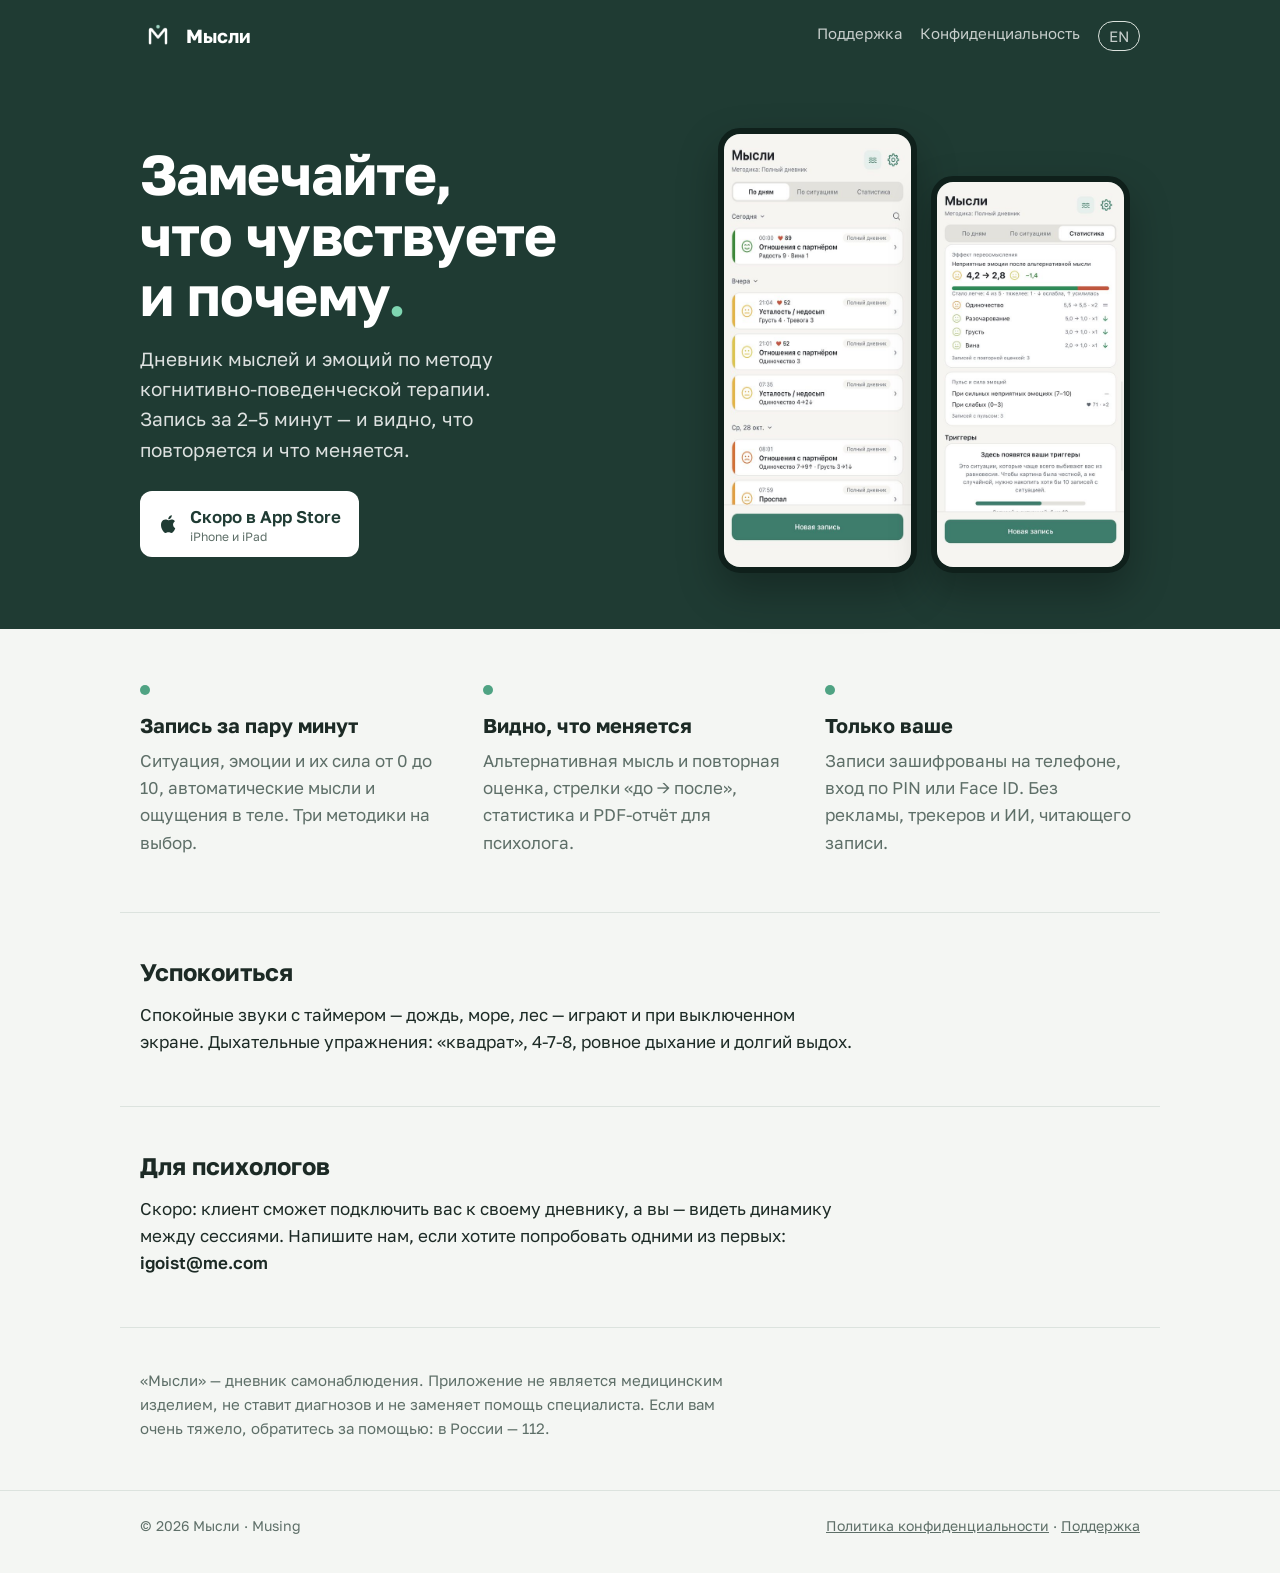
==== index.html @ 52f9258c "Site: landing (RU/EN), privacy, support Co-Authored-By: Claude Opus 5.5 <noreply@anthropic.com> Clau" ====
<!doctype html>
<html lang="ru">
<head>
<meta charset="utf-8">
<meta name="viewport" content="width=device-width, initial-scale=1, viewport-fit=cover">
<title>Мысли — дневник эмоций по методу КПТ</title>
<meta name="description" content="Записывайте ситуации, мысли и эмоции за 2–5 минут. Видно, что повторяется и что меняется. Записи зашифрованы, без рекламы.">
<meta property="og:title" content="Мысли — дневник эмоций">
<meta property="og:description" content="Дневник самонаблюдения по методу когнитивно-поведенческой терапии. Зашифровано, без рекламы.">
<meta property="og:image" content="https://musingapp.com/img/icon.png">
<link rel="icon" href="/favicon.png">
<link rel="apple-touch-icon" href="/apple-touch-icon.png">
<link rel="alternate" hreflang="en" href="https://musingapp.com/en/">
<link rel="stylesheet" href="https://fonts.googleapis.com/css2?family=Golos+Text:wght@400;500;600;700&display=swap">
<link rel="stylesheet" href="/style.css">
</head>
<body>
<header class="hero">
  <div class="wrap top">
    <a class="logo" href="/"><img src="/img/icon.png" alt=""> Мысли</a>
    <nav><a href="/support/">Поддержка</a><a href="/privacy/">Конфиденциальность</a><a class="lang" href="/en/" hreflang="en">EN</a></nav>
  </div>
  <div class="wrap hero-main">
    <div>
      <h1>Замечайте, что чувствуете и почему<span class="dot">.</span></h1>
      <p>Дневник мыслей и эмоций по методу когнитивно-поведенческой терапии. Запись за 2–5 минут — и видно, что повторяется и что меняется.</p>
      <span class="badge" aria-label="Скоро в App Store">
        <svg width="22" height="22" viewBox="0 0 24 24" fill="currentColor" aria-hidden="true"><path d="M16.4 12.6c0-2.4 2-3.6 2.1-3.7-1.1-1.7-2.9-1.9-3.5-1.9-1.5-.2-2.9.9-3.7.9-.8 0-1.9-.9-3.2-.8-1.6 0-3.1 1-4 2.4-1.7 3-.4 7.4 1.2 9.8.8 1.2 1.8 2.5 3 2.4 1.2 0 1.7-.8 3.1-.8 1.5 0 1.9.8 3.2.8 1.3 0 2.1-1.2 2.9-2.4.9-1.4 1.3-2.7 1.3-2.8 0 0-2.4-1-2.4-3.9zM14 5.5c.7-.8 1.1-1.9 1-3-1 0-2.1.7-2.8 1.5-.6.7-1.2 1.8-1 2.9 1.1.1 2.1-.6 2.8-1.4z"/></svg>
        <span>Скоро в App Store<small>iPhone и iPad</small></span>
      </span>
    </div>
    <div class="shots">
      <img src="/img/screen1.jpg" alt="Главный экран: записи по дням" width="480" height="990">
      <img src="/img/screen3.jpg" alt="Статистика: эффект переосмысления" width="480" height="990">
    </div>
  </div>
</header>

<main>
  <div class="wrap features">
    <div><div class="mark"></div><h2>Запись за пару минут</h2><p>Ситуация, эмоции и их сила от 0 до 10, автоматические мысли и ощущения в теле. Три методики на выбор.</p></div>
    <div><div class="mark"></div><h2>Видно, что меняется</h2><p>Альтернативная мысль и повторная оценка, стрелки «до → после», статистика и PDF-отчёт для психолога.</p></div>
    <div><div class="mark"></div><h2>Только ваше</h2><p>Записи зашифрованы на телефоне, вход по PIN или Face ID. Без рекламы, трекеров и ИИ, читающего записи.</p></div>
  </div>

  <div class="wrap band">
    <h2>Успокоиться</h2>
    <p>Спокойные звуки с таймером — дождь, море, лес — играют и при выключенном экране. Дыхательные упражнения: «квадрат», 4-7-8, ровное дыхание и долгий выдох.</p>
  </div>

  <div class="wrap band">
    <h2>Для психологов</h2>
    <p>Скоро: клиент сможет подключить вас к своему дневнику, а вы — видеть динамику между сессиями. Напишите нам, если хотите попробовать одними из первых: <span class="mail">igoist@me.com</span></p>
  </div>

  <div class="wrap band">
    <p class="note">«Мысли» — дневник самонаблюдения. Приложение не является медицинским изделием, не ставит диагнозов и не заменяет помощь специалиста. Если вам очень тяжело, обратитесь за помощью: в России — 112.</p>
  </div>
</main>

<footer>
  <div class="wrap">
    <span>© 2026 Мысли · Musing</span>
    <span><a href="/privacy/">Политика конфиденциальности</a> · <a href="/support/">Поддержка</a></span>
  </div>
</footer>
</body>
</html>
---- style.css ----
/* Musing / Мысли — общий стиль сайта.
   Цвета как у иконки: глубокий зелёный и мятная «точка мысли». */
:root {
  --bg: #F4F6F3;
  --paper: #FFFFFF;
  --fg: #1C2A25;
  --muted: #5E6F68;
  --line: #DCE3DE;
  --brand: #1F3B33;
  --mint: #4FA383;
  --on-brand: #FFFFFF;
  --font: "Golos Text", -apple-system, "Segoe UI", Roboto, Arial, sans-serif;
  color-scheme: light;
}
@media (prefers-color-scheme: dark) {
  :root {
    --bg: #101815; --paper: #17221E; --fg: #E6EEEA; --muted: #9CB0A7; --line: #26352F;
    --brand: #17302A; --mint: #7FD6B2; --on-brand: #E6EEEA;
    color-scheme: dark;
  }
}
* { box-sizing: border-box; }
html { -webkit-text-size-adjust: 100%; }
body {
  margin: 0; background: var(--bg); color: var(--fg);
  font-family: var(--font); font-size: 17px; line-height: 1.6;
}
a { color: var(--mint); }
a:focus-visible, button:focus-visible { outline: 3px solid var(--mint); outline-offset: 2px; border-radius: 4px; }
.wrap {
  max-width: 1040px; margin: 0 auto;
  padding-left: max(20px, env(safe-area-inset-left, 0px));
  padding-right: max(20px, env(safe-area-inset-right, 0px));
}
.top { display: flex; align-items: center; justify-content: space-between; gap: 16px; padding-block: 18px; }
.logo { display: flex; align-items: center; gap: 10px; color: inherit; text-decoration: none; font-weight: 700; font-size: 19px; }
.logo img { width: 36px; height: 36px; border-radius: 9px; }
.top nav { display: flex; gap: 18px; font-size: 15px; flex-wrap: wrap; }
.top nav a { color: var(--muted); text-decoration: none; }
.top nav a:hover { color: var(--fg); }
.lang { border: 1px solid var(--line); border-radius: 999px; padding: 2px 10px; }

/* Главная */
.hero { background: var(--brand); color: var(--on-brand); }
.hero-main { display: grid; grid-template-columns: 1.1fr .9fr; gap: 40px; align-items: center; padding-block: 56px; }
.hero .top a, .hero .top .logo { color: var(--on-brand); }
.hero .top nav a { color: color-mix(in srgb, var(--on-brand) 75%, transparent); }
.hero h1 { font-size: clamp(34px, 6vw, 56px); line-height: 1.08; margin: 0 0 18px; letter-spacing: -.01em; text-wrap: balance; }
.hero h1 .dot { color: #7FD6B2; }
.hero p { font-size: 19px; margin: 0 0 26px; max-width: 34ch; color: color-mix(in srgb, var(--on-brand) 85%, transparent); }
.badge { display: inline-flex; align-items: center; gap: 10px; background: #FFFFFF; color: #1F3B33; border-radius: 12px; padding: 12px 18px; font-weight: 600; text-decoration: none; }
.badge small { display: block; font-weight: 400; font-size: 12px; color: #5E6F68; line-height: 1.2; }
.shots { display: flex; gap: 14px; justify-content: center; }
.shots img { width: 46%; max-width: 240px; height: auto; border-radius: 22px; border: 6px solid #0F201B; box-shadow: 0 18px 40px rgba(0,0,0,.28); }
.shots img:nth-child(2) { margin-top: 48px; }

.features { padding-block: 56px; display: grid; grid-template-columns: repeat(3, 1fr); gap: 28px; }
.features h2 { font-size: 20px; margin: 0 0 6px; }
.features p { margin: 0; color: var(--muted); }
.features .mark { width: 10px; height: 10px; border-radius: 50%; background: var(--mint); margin-bottom: 14px; }

.band { border-top: 1px solid var(--line); padding-block: 40px; }
.band h2 { font-size: 24px; margin: 0 0 10px; }
.band p { margin: 0 0 10px; max-width: 65ch; }

footer { border-top: 1px solid var(--line); color: var(--muted); font-size: 14px; }
footer .wrap { display: flex; flex-wrap: wrap; gap: 8px 22px; justify-content: space-between; padding-block: 24px 36px; }
footer a { color: var(--muted); }

/* Текстовые страницы */
.doc { max-width: 720px; margin: 0 auto; padding-block: 24px 64px;
  padding-left: max(20px, env(safe-area-inset-left, 0px)); padding-right: max(20px, env(safe-area-inset-right, 0px)); }
.doc h1 { font-size: clamp(28px, 5vw, 38px); line-height: 1.2; margin: 8px 0 6px; text-wrap: balance; }
.doc .date { color: var(--muted); font-size: 15px; margin: 0 0 24px; }
.doc section { background: var(--paper); border: 1px solid var(--line); border-radius: 14px; padding: 24px clamp(18px, 4vw, 32px); margin-bottom: 20px; }
.doc h2 { font-size: 21px; margin: 0 0 12px; }
.doc dl { margin: 0; display: grid; gap: 14px; }
.doc dt { font-weight: 600; }
.doc dd { margin: 2px 0 0; }
.doc p { margin: 0 0 12px; }
.mail { font-weight: 600; user-select: all; }
.note { color: var(--muted); font-size: 15px; }

@media (max-width: 760px) {
  .hero-main { grid-template-columns: 1fr; padding-block: 32px 44px; gap: 32px; }
  .features { grid-template-columns: 1fr; gap: 22px; padding-block: 40px; }
  .top nav { gap: 12px; }
}
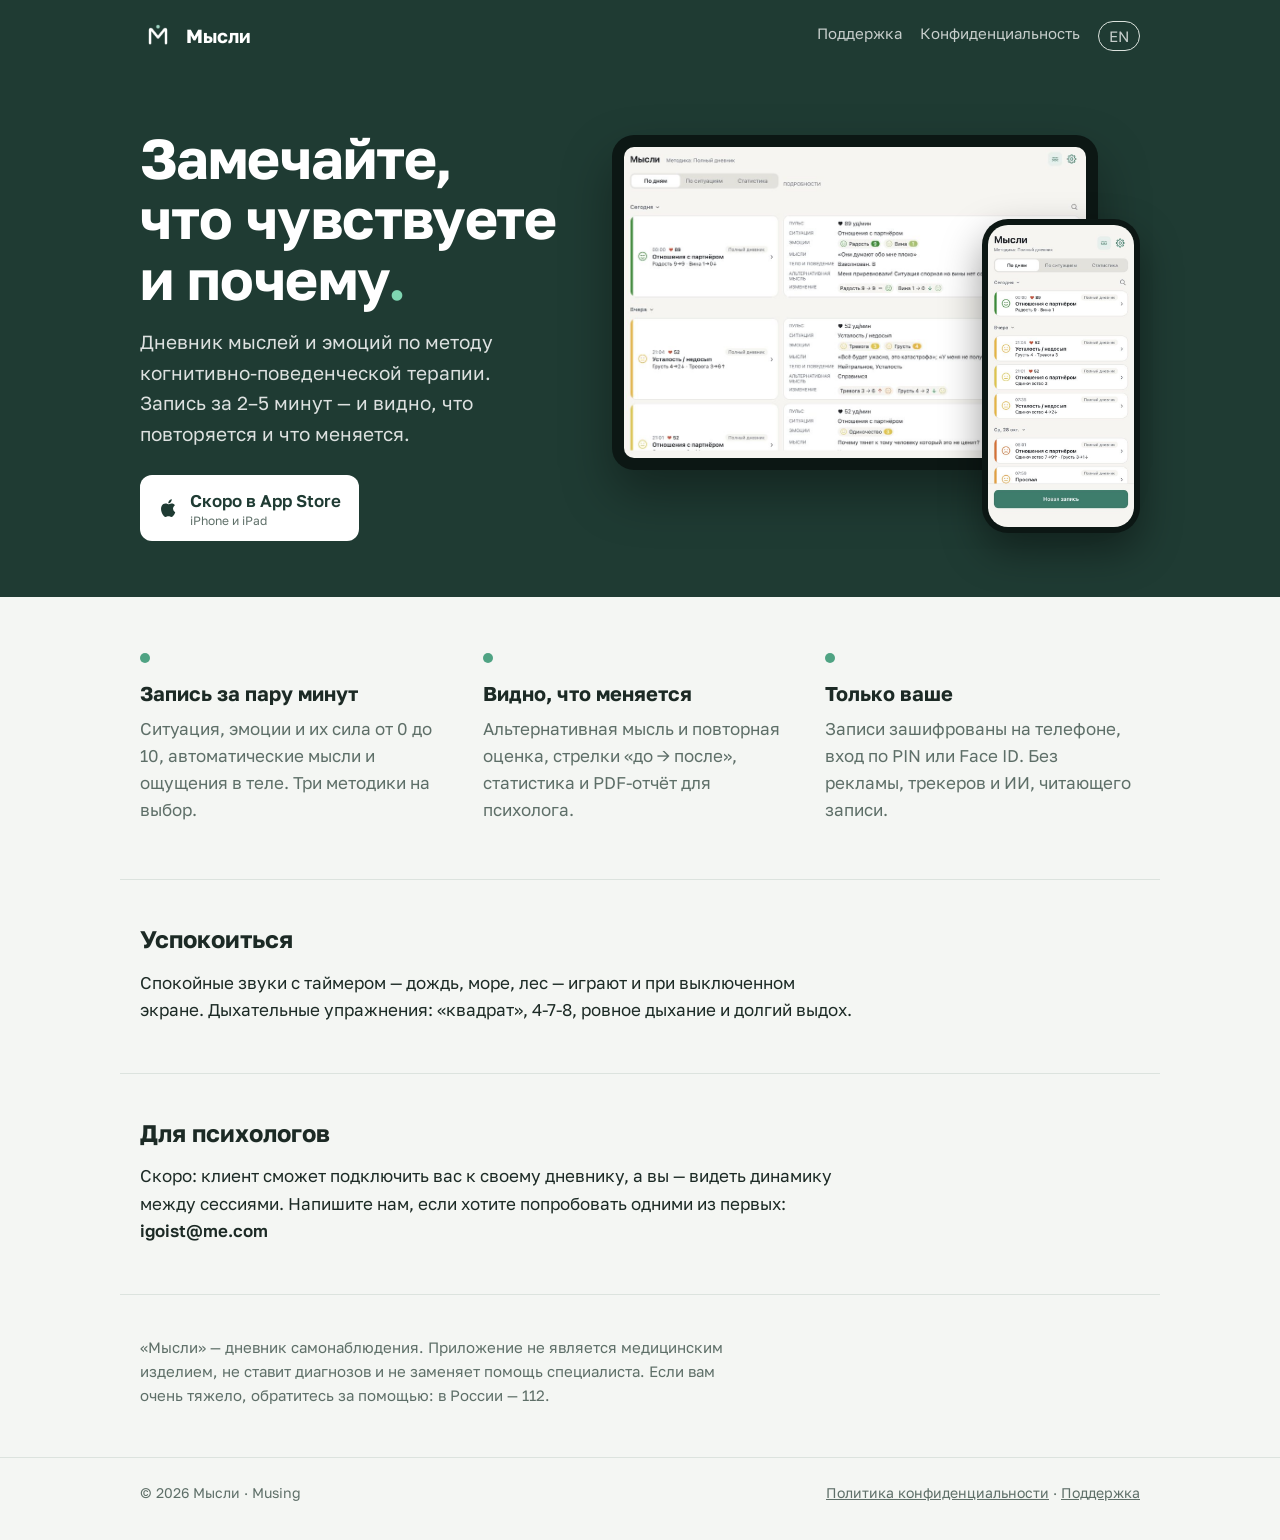
==== commit 278a7a5d: "Hero: iPad + iPhone; compact mobile nav Co-Authored-By: Claude Opus 5.5 <noreply@anthropic.com> Clau" ====
--- a/index.html
+++ b/index.html
@@ -18,7 +18,7 @@
 <header class="hero">
   <div class="wrap top">
     <a class="logo" href="/"><img src="/img/icon.png" alt=""> Мысли</a>
-    <nav><a href="/support/">Поддержка</a><a href="/privacy/">Конфиденциальность</a><a class="lang" href="/en/" hreflang="en">EN</a></nav>
+    <nav><a href="/support/">Поддержка</a><a class="hide-s" href="/privacy/">Конфиденциальность</a><a class="lang" href="/en/" hreflang="en">EN</a></nav>
   </div>
   <div class="wrap hero-main">
     <div>
@@ -29,9 +29,9 @@
         <span>Скоро в App Store<small>iPhone и iPad</small></span>
       </span>
     </div>
-    <div class="shots">
-      <img src="/img/screen1.jpg" alt="Главный экран: записи по дням" width="480" height="990">
-      <img src="/img/screen3.jpg" alt="Статистика: эффект переосмысления" width="480" height="990">
+    <div class="devices">
+      <div class="ipad"><img src="/img/ipad.jpg" alt="Мысли на iPad: записи по дням с подробностями" width="1000" height="673"></div>
+      <div class="iphone"><img src="/img/screen1.jpg" alt="Мысли на iPhone: главный экран" width="480" height="990"></div>
     </div>
   </div>
 </header>
--- a/style.css
+++ b/style.css
@@ -42,7 +42,7 @@
 
 /* Главная */
 .hero { background: var(--brand); color: var(--on-brand); }
-.hero-main { display: grid; grid-template-columns: 1.1fr .9fr; gap: 40px; align-items: center; padding-block: 56px; }
+.hero-main { display: grid; grid-template-columns: .9fr 1.1fr; gap: 40px; align-items: center; padding-block: 56px; }
 .hero .top a, .hero .top .logo { color: var(--on-brand); }
 .hero .top nav a { color: color-mix(in srgb, var(--on-brand) 75%, transparent); }
 .hero h1 { font-size: clamp(34px, 6vw, 56px); line-height: 1.08; margin: 0 0 18px; letter-spacing: -.01em; text-wrap: balance; }
@@ -67,6 +67,13 @@
 footer .wrap { display: flex; flex-wrap: wrap; gap: 8px 22px; justify-content: space-between; padding-block: 24px 36px; }
 footer a { color: var(--muted); }
 
+/* Устройства на главной: iPad сзади, iPhone спереди справа */
+.devices { position: relative; padding-bottom: 12%; }
+.ipad { background: #0C1714; border-radius: 22px; padding: 12px; box-shadow: 0 24px 50px rgba(0,0,0,.35); width: 92%; }
+.ipad img { display: block; width: 100%; height: auto; border-radius: 10px; }
+.iphone { position: absolute; right: 0; bottom: 0; width: 30%; background: #0C1714; border-radius: 26px; padding: 6px; box-shadow: 0 18px 40px rgba(0,0,0,.4); }
+.iphone img { display: block; width: 100%; height: auto; border-radius: 20px; }
+
 /* Текстовые страницы */
 .doc { max-width: 720px; margin: 0 auto; padding-block: 24px 64px;
   padding-left: max(20px, env(safe-area-inset-left, 0px)); padding-right: max(20px, env(safe-area-inset-right, 0px)); }
@@ -81,6 +88,9 @@
 .mail { font-weight: 600; user-select: all; }
 .note { color: var(--muted); font-size: 15px; }
 
+@media (max-width: 520px) {
+  .top nav a.hide-s { display: none; }
+}
 @media (max-width: 760px) {
   .hero-main { grid-template-columns: 1fr; padding-block: 32px 44px; gap: 32px; }
   .features { grid-template-columns: 1fr; gap: 22px; padding-block: 40px; }
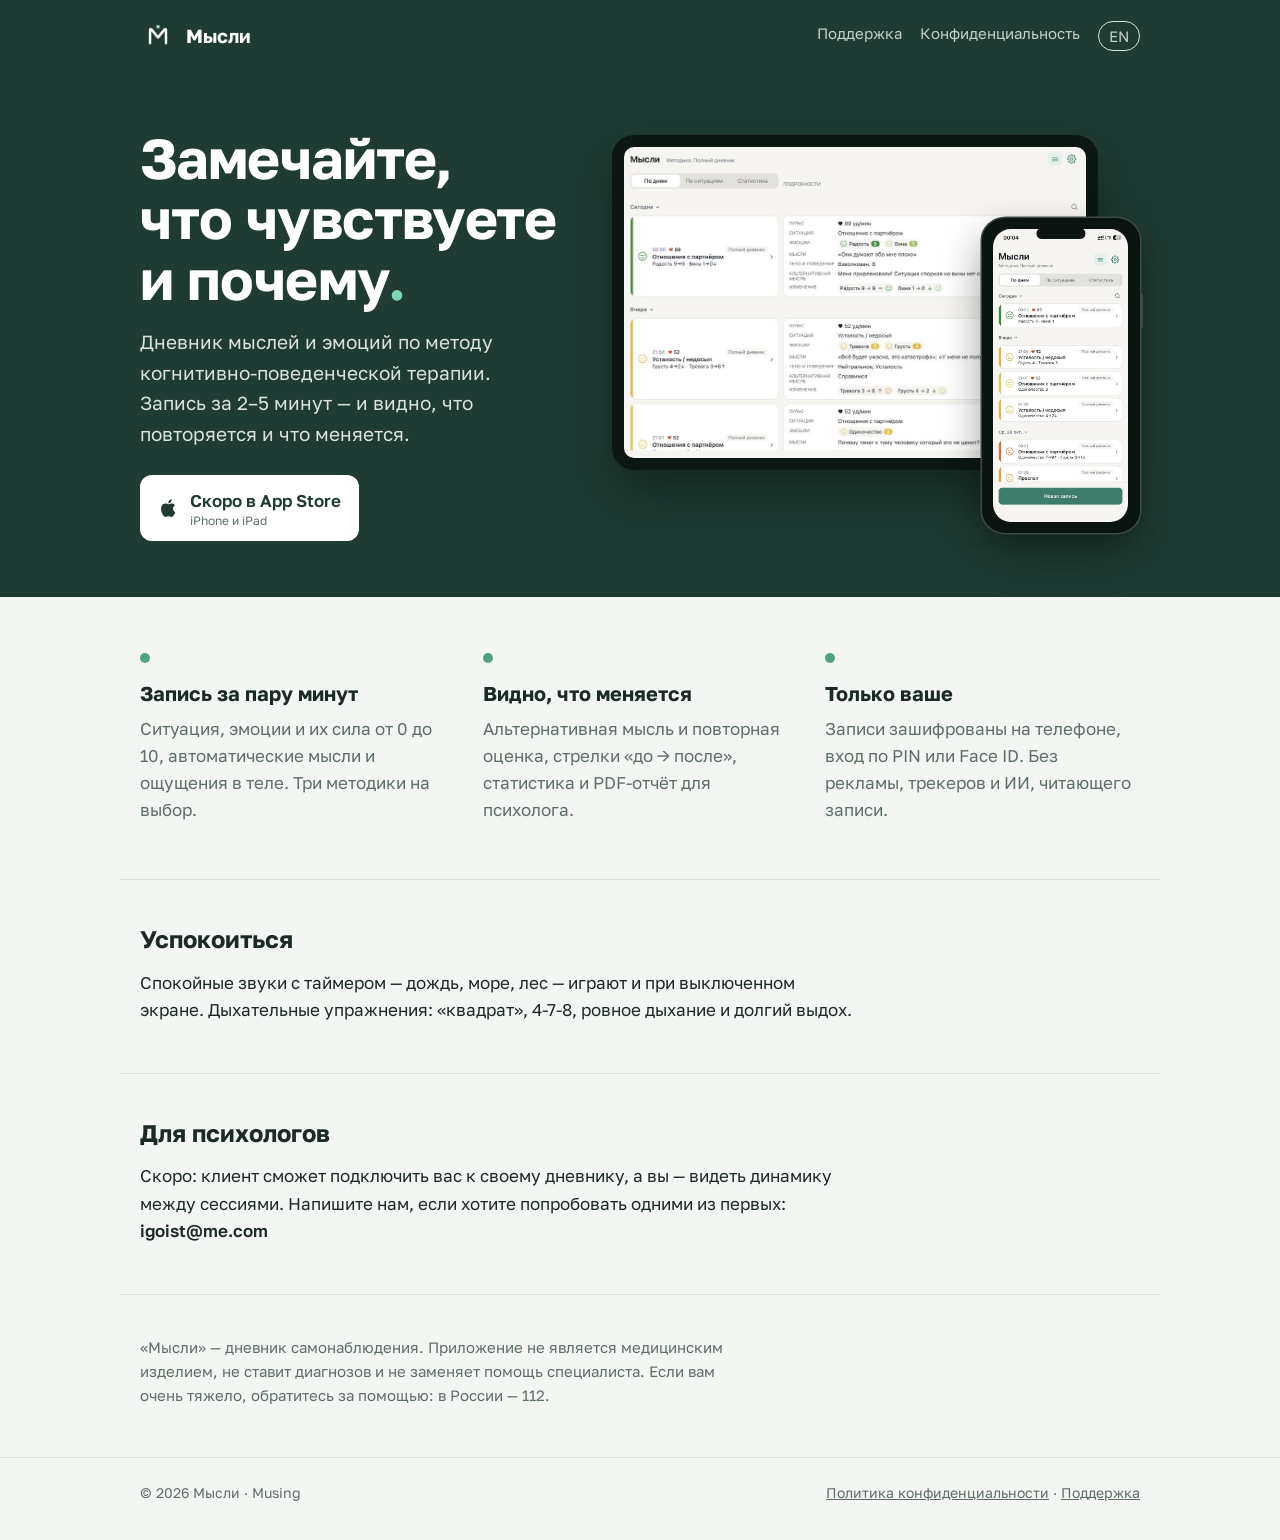
==== commit 4eb97681: "Hero phone: full screen with status bar, camera pill, thin bezel Co-Authored-By: Claude Opus 5.5 <no" ====
--- a/index.html
+++ b/index.html
@@ -31,7 +31,7 @@
     </div>
     <div class="devices">
       <div class="ipad"><img src="/img/ipad.jpg" alt="Мысли на iPad: записи по дням с подробностями" width="1000" height="673"></div>
-      <div class="iphone"><img src="/img/screen1.jpg" alt="Мысли на iPhone: главный экран" width="480" height="990"></div>
+      <div class="iphone"><img src="/img/iphone-home.jpg" alt="Мысли на iPhone: главный экран" width="480" height="1039"></div>
     </div>
   </div>
 </header>
--- a/style.css
+++ b/style.css
@@ -71,8 +71,12 @@
 .devices { position: relative; padding-bottom: 12%; }
 .ipad { background: #0C1714; border-radius: 22px; padding: 12px; box-shadow: 0 24px 50px rgba(0,0,0,.35); width: 92%; }
 .ipad img { display: block; width: 100%; height: auto; border-radius: 10px; }
-.iphone { position: absolute; right: 0; bottom: 0; width: 30%; background: #0C1714; border-radius: 26px; padding: 6px; box-shadow: 0 18px 40px rgba(0,0,0,.4); }
-.iphone img { display: block; width: 100%; height: auto; border-radius: 20px; }
+.iphone { position: absolute; right: 0; bottom: 0; width: 30%; background: #0B1411; border-radius: 15% / 7%; padding: 2.2%; box-shadow: 0 0 0 1.5px #3B4A45, 0 18px 40px rgba(0,0,0,.4); }
+.iphone img { display: block; width: 100%; height: auto; border-radius: 13% / 6.2%; }
+/* вырез камеры в виде пилюли над строкой состояния */
+.iphone::after { content: ""; position: absolute; top: 3.4%; left: 50%; transform: translateX(-50%); width: 31%; height: 3.3%; border-radius: 999px; background: #0B1411; }
+/* боковые кнопки */
+.iphone::before { content: ""; position: absolute; right: -2.5px; top: 24%; width: 2.5px; height: 11%; border-radius: 0 2px 2px 0; background: #3B4A45; }
 
 /* Текстовые страницы */
 .doc { max-width: 720px; margin: 0 auto; padding-block: 24px 64px;
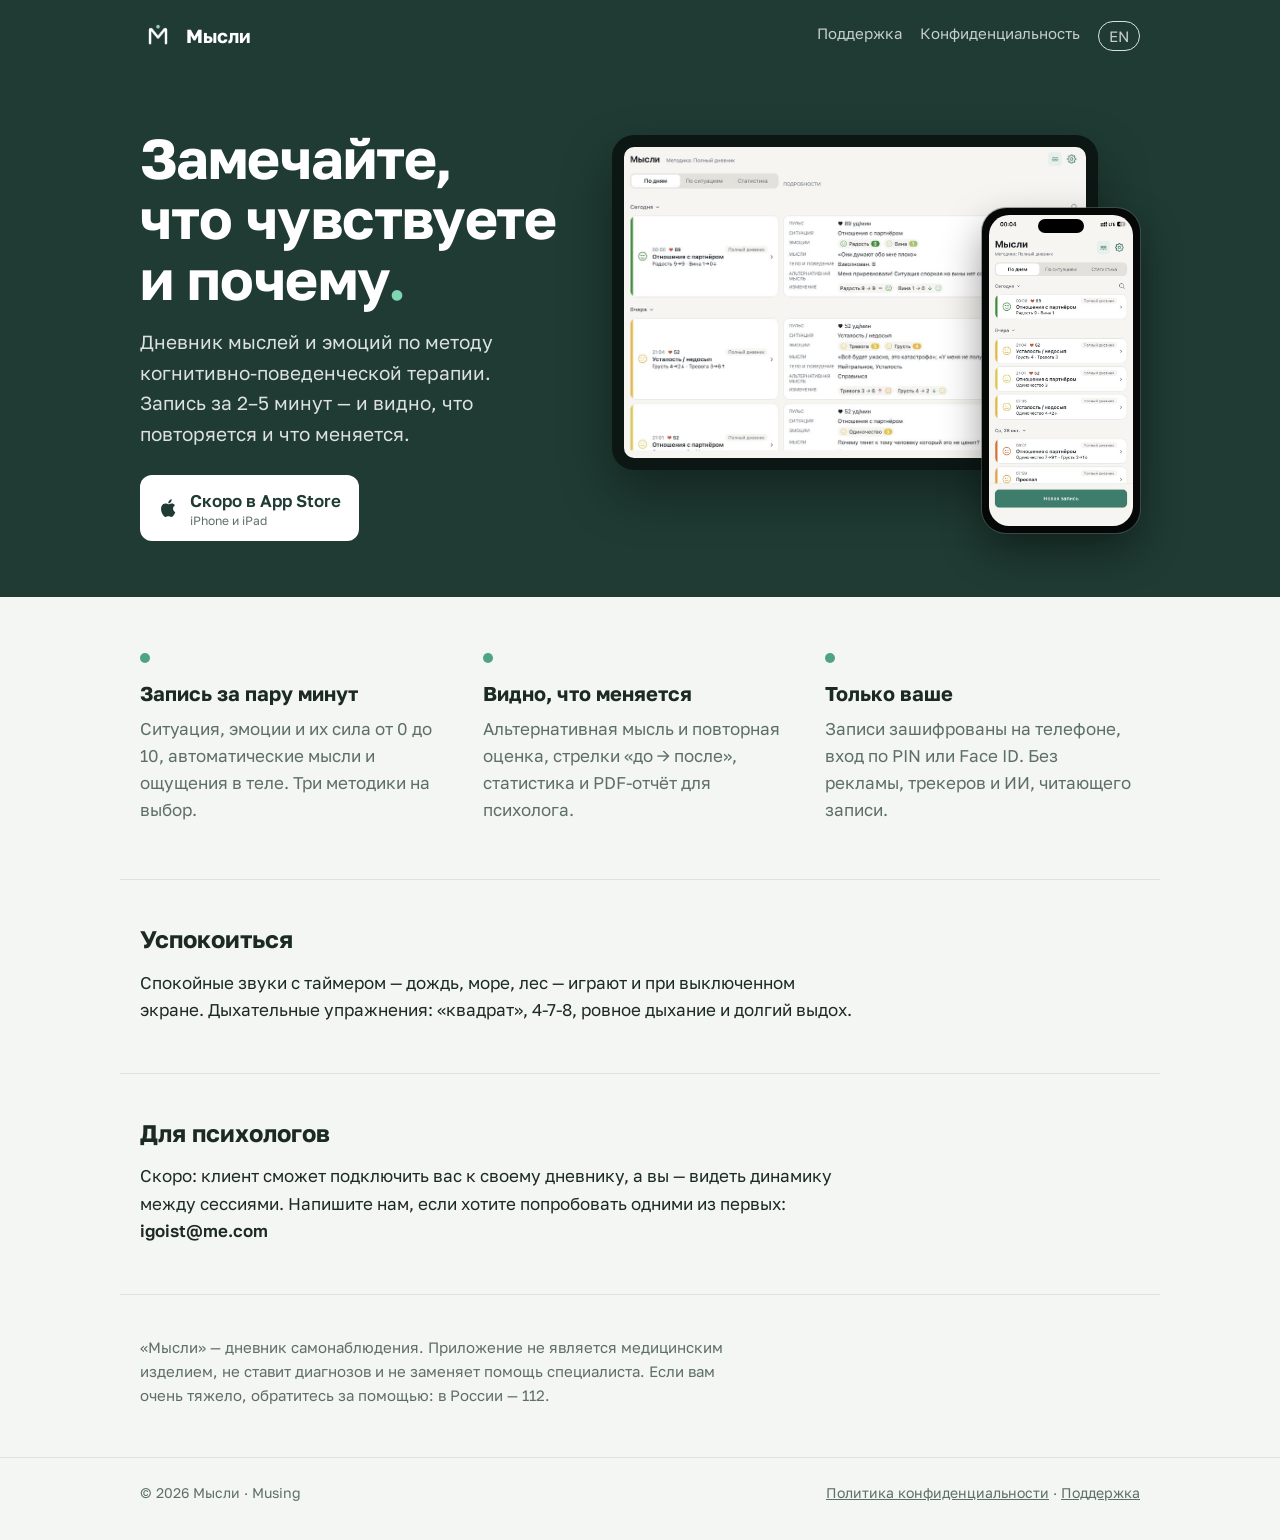
==== commit dedcc0c8: "Hero phone: thin bezel, camera island inside the screen Co-Authored-By: Claude Opus 5.5 <noreply@ant" ====
--- a/index.html
+++ b/index.html
@@ -31,7 +31,7 @@
     </div>
     <div class="devices">
       <div class="ipad"><img src="/img/ipad.jpg" alt="Мысли на iPad: записи по дням с подробностями" width="1000" height="673"></div>
-      <div class="iphone"><img src="/img/iphone-home.jpg" alt="Мысли на iPhone: главный экран" width="480" height="1039"></div>
+      <div class="iphone"><div class="screen"><img src="/img/iphone-home.jpg" alt="Мысли на iPhone: главный экран" width="480" height="1039"><span class="island"></span></div></div>
     </div>
   </div>
 </header>
--- a/style.css
+++ b/style.css
@@ -71,12 +71,13 @@
 .devices { position: relative; padding-bottom: 12%; }
 .ipad { background: #0C1714; border-radius: 22px; padding: 12px; box-shadow: 0 24px 50px rgba(0,0,0,.35); width: 92%; }
 .ipad img { display: block; width: 100%; height: auto; border-radius: 10px; }
-.iphone { position: absolute; right: 0; bottom: 0; width: 30%; background: #0B1411; border-radius: 15% / 7%; padding: 2.2%; box-shadow: 0 0 0 1.5px #3B4A45, 0 18px 40px rgba(0,0,0,.4); }
-.iphone img { display: block; width: 100%; height: auto; border-radius: 13% / 6.2%; }
-/* вырез камеры в виде пилюли над строкой состояния */
-.iphone::after { content: ""; position: absolute; top: 3.4%; left: 50%; transform: translateX(-50%); width: 31%; height: 3.3%; border-radius: 999px; background: #0B1411; }
-/* боковые кнопки */
-.iphone::before { content: ""; position: absolute; right: -2.5px; top: 24%; width: 2.5px; height: 11%; border-radius: 0 2px 2px 0; background: #3B4A45; }
+/* Телефон по пропорциям экрана 393×852: рамка ~1.3% ширины, скругление экрана ~14% ширины,
+   «островок» камеры 32% ширины экрана, с полоской экрана над ним */
+.iphone { position: absolute; right: 0; bottom: 0; width: 30%; background: #050807; padding: 1.4%;
+  border-radius: 15.5% / 7.2%; box-shadow: 0 0 0 1px #58656088, 0 18px 40px rgba(0,0,0,.4); }
+.iphone .screen { position: relative; border-radius: 14% / 6.5%; overflow: hidden; }
+.iphone img { display: block; width: 100%; height: auto; }
+.iphone .island { position: absolute; top: 1.35%; left: 50%; transform: translateX(-50%); width: 32%; height: 4.3%; border-radius: 999px; background: #000; }
 
 /* Текстовые страницы */
 .doc { max-width: 720px; margin: 0 auto; padding-block: 24px 64px;
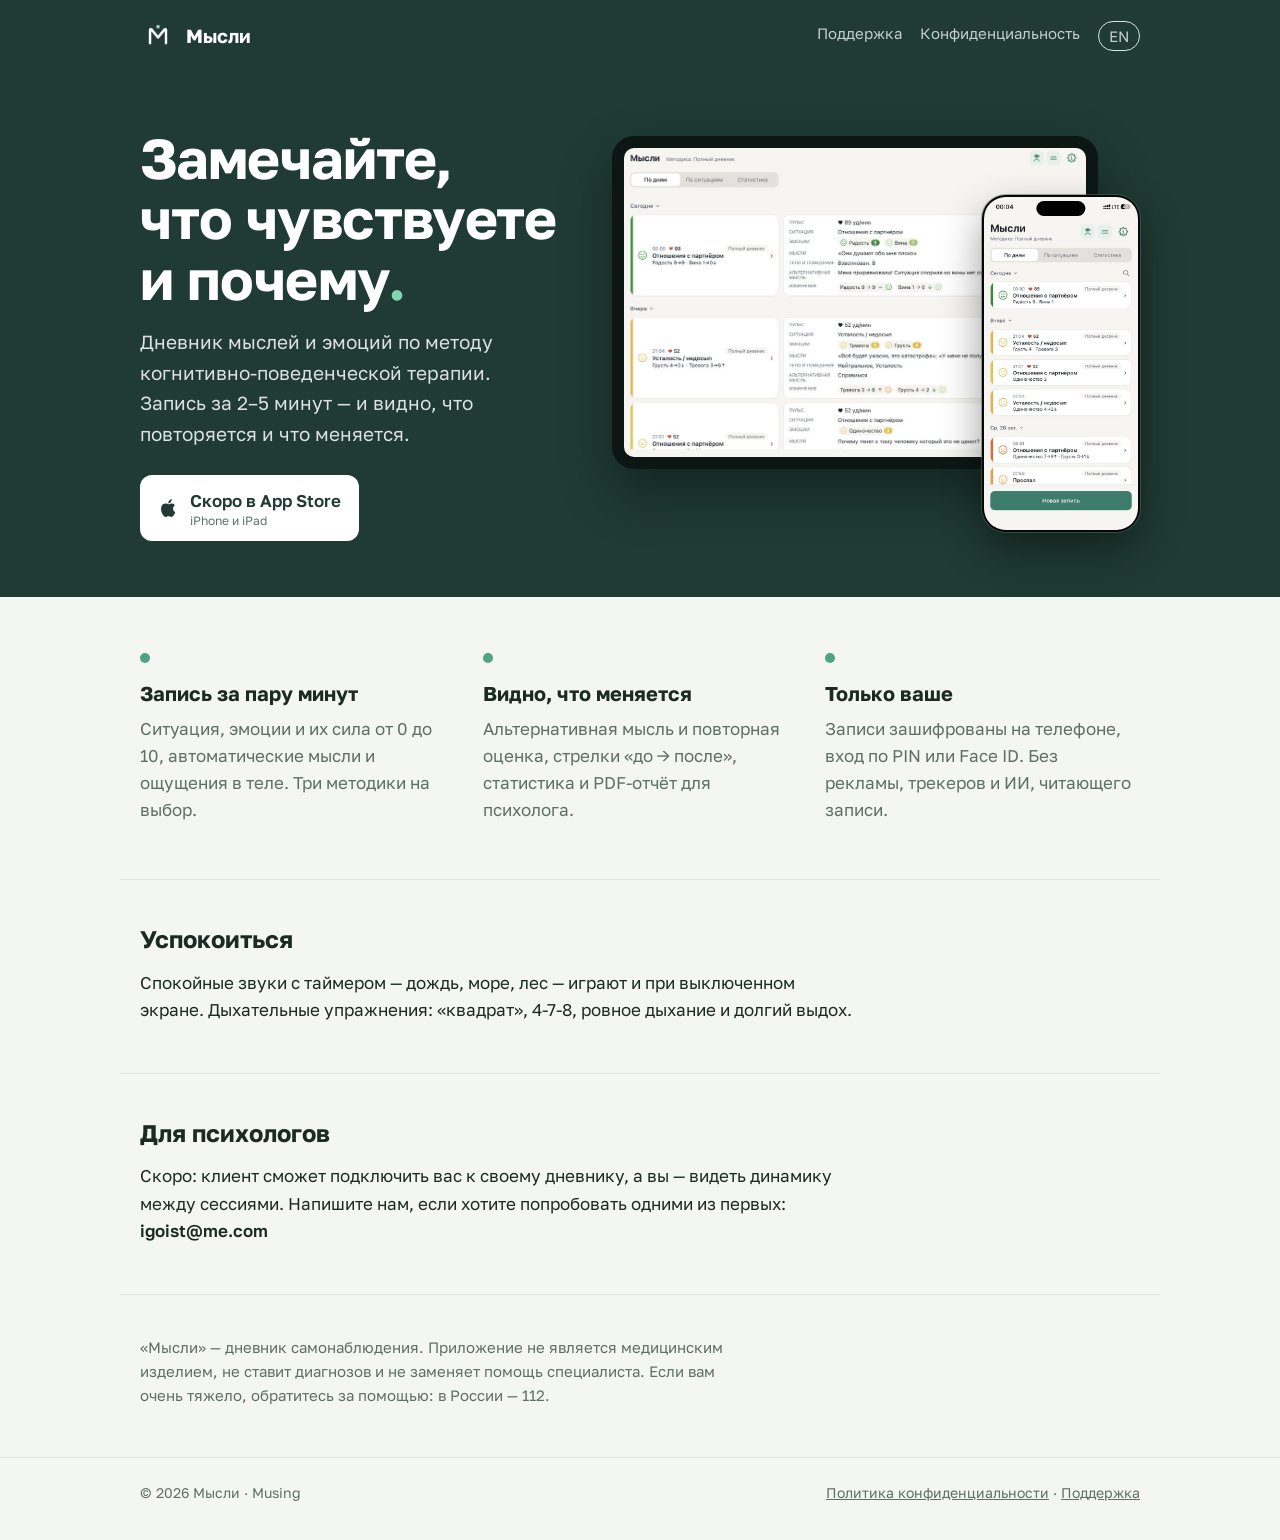
==== commit 6ef62e94: "Hero screenshots: specialist button and new gear icon Co-Authored-By: Claude Opus 5.5 <noreply@anthr" ====
--- a/index.html
+++ b/index.html
@@ -30,7 +30,7 @@
       </span>
     </div>
     <div class="devices">
-      <div class="ipad"><img src="/img/ipad.jpg" alt="Мысли на iPad: записи по дням с подробностями" width="1000" height="673"></div>
+      <div class="ipad"><img src="/img/ipad.jpg" alt="Мысли на iPad: записи по дням с подробностями" width="1000" height="669"></div>
       <div class="iphone"><div class="screen"><img src="/img/iphone-home.jpg" alt="Мысли на iPhone: главный экран" width="480" height="1039"><span class="island"></span></div></div>
     </div>
   </div>
--- a/style.css
+++ b/style.css
@@ -68,14 +68,18 @@
 footer a { color: var(--muted); }
 
 /* Устройства на главной: iPad сзади, iPhone спереди справа */
-.devices { position: relative; padding-bottom: 12%; }
+.devices { position: relative; padding-bottom: 12%; container-type: inline-size; }
 .ipad { background: #0C1714; border-radius: 22px; padding: 12px; box-shadow: 0 24px 50px rgba(0,0,0,.35); width: 92%; }
 .ipad img { display: block; width: 100%; height: auto; border-radius: 10px; }
 /* Телефон по пропорциям экрана 393×852: рамка ~1.3% ширины, скругление экрана ~14% ширины,
    «островок» камеры 32% ширины экрана, с полоской экрана над ним */
-.iphone { position: absolute; right: 0; bottom: 0; width: 30%; background: #050807; padding: 1.4%;
-  border-radius: 15.5% / 7.2%; box-shadow: 0 0 0 1px #58656088, 0 18px 40px rgba(0,0,0,.4); }
-.iphone .screen { position: relative; border-radius: 14% / 6.5%; overflow: hidden; }
+/* Скругления концентрические: внешний радиус = внутренний + толщина рамки.
+   Размеры в cqw — долях ширины блока с устройствами, поэтому пропорции не плывут на любом экране.
+   Телефон 30cqw, рамка 0.42cqw, экран ≈ 29.2cqw, радиус экрана ≈ 14% его ширины. */
+.iphone { --bezel: 0.42cqw; --r: 4.1cqw; position: absolute; right: 0; bottom: 0; width: 30cqw; background: #050807;
+  padding: var(--bezel); border-radius: calc(var(--r) + var(--bezel));
+  box-shadow: 0 0 0 1px #58656088, 0 18px 40px rgba(0,0,0,.4); }
+.iphone .screen { position: relative; border-radius: var(--r); overflow: hidden; }
 .iphone img { display: block; width: 100%; height: auto; }
 .iphone .island { position: absolute; top: 1.35%; left: 50%; transform: translateX(-50%); width: 32%; height: 4.3%; border-radius: 999px; background: #000; }
 
